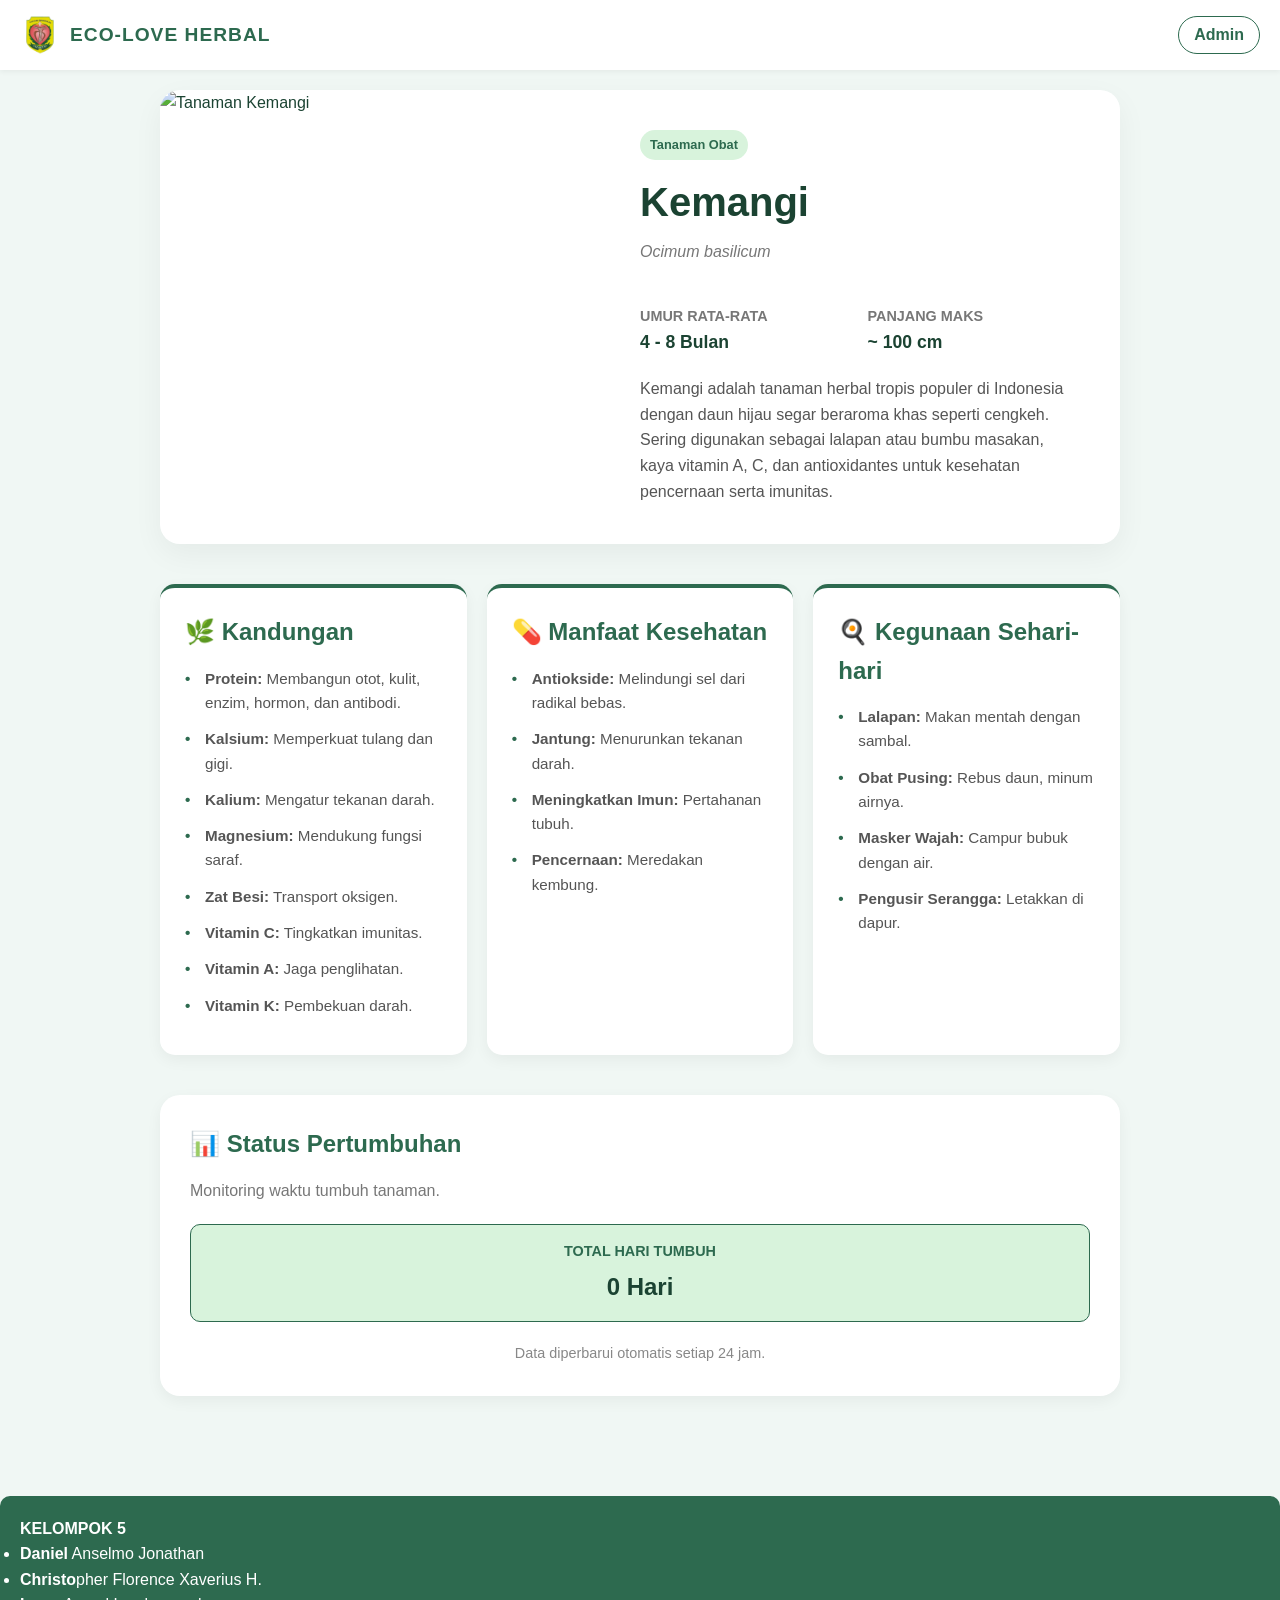
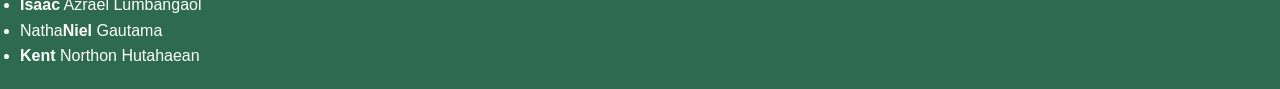
==== index.html @ 682145f8 "Update index.html" ====
<!DOCTYPE html>
<html lang="id">
<head>
    <meta charset="UTF-8">
    <meta name="viewport" content="width=device-width, initial-scale=1.0">
    <title>Kemangi</title>
    <link rel="icon" type="image/png" href="favicon.png">
    <link rel="stylesheet" href="style.css">
</head>
<body>

    <!-- Notifikasi Toast -->
    <div id="notification" class="notification">
        <span id="notification-message">Pesan</span>
    </div>

    <!-- Navigasi -->
    <nav>
        <div class="nav-left">
            <img src="logo.png" alt="Logo Eco-Love" class="nav-logo">
            <span class="nav-title">ECO-LOVE HERBAL</span>
        </div>
        <a href="admin.html" target="_blank" class="fade-in-down">Admin</a>
    </nav>

    <div class="container">
        <!-- Kartu Tanaman -->
        <div class="plant-card fade-in-up">
            <div class="plant-img">
                <img src="https://d1vbn70lmn1nqe.cloudfront.net/prod/wp-content/uploads/2021/11/01025747/ini-4-manfaat-daun-kemangi-yang-jarang-diketahui-halodoc.jpg" alt="Tanaman Kemangi">
            </div>
            <div class="plant-info">
                <span class="badge fade-in-up delay-1">Tanaman Obat</span>
                <h1 class="fade-in-up delay-2">Kemangi</h1>
                <p class="latin fade-in-up delay-3">Ocimum basilicum</p>
                
                <div class="info-grid">
                    <div class="info-item fade-in-up delay-4">
                        <h3>Umur Rata-rata</h3>
                        <p>4 - 8 Bulan</p>
                    </div>
                    <div class="info-item fade-in-up delay-4">
                        <h3>Panjang Maks</h3>
                        <p>~ 100 cm</p>
                    </div>
                </div>

                <p class="description fade-in-up delay-5">
                    Kemangi adalah tanaman herbal tropis populer di Indonesia dengan daun hijau segar beraroma khas seperti cengkeh. Sering digunakan sebagai lalapan atau bumbu masakan, kaya vitamin A, C, dan antioxidantes untuk kesehatan pencernaan serta imunitas.
                </p>
            </div>
        </div>

        <!-- Bagian Informasi (Scroll Animation) -->
        <div class="info-section">
            <div class="info-box scroll-hidden scroll-left">
                <h2>🌿 Kandungan</h2>
                <ul>
                    <li><strong>Protein:</strong> Membangun otot, kulit, enzim, hormon, dan antibodi.</li>
                    <li><strong>Kalsium:</strong> Memperkuat tulang dan gigi.</li>
                    <li><strong>Kalium:</strong> Mengatur tekanan darah.</li>
                    <li><strong>Magnesium:</strong> Mendukung fungsi saraf.</li>
                    <li><strong>Zat Besi:</strong> Transport oksigen.</li>
                    <li><strong>Vitamin C:</strong> Tingkatkan imunitas.</li>
                    <li><strong>Vitamin A:</strong> Jaga penglihatan.</li>
                    <li><strong>Vitamin K:</strong> Pembekuan darah.</li>
                </ul>
            </div>

            <div class="info-box scroll-hidden scroll-bottom">
                <h2>💊 Manfaat Kesehatan</h2>
                <ul>
                    <li><strong>Antiokside:</strong> Melindungi sel dari radikal bebas.</li>
                    <li><strong>Jantung:</strong> Menurunkan tekanan darah.</li>
                    <li><strong>Meningkatkan Imun:</strong> Pertahanan tubuh.</li>
                    <li><strong>Pencernaan:</strong> Meredakan kembung.</li>
                </ul>
            </div>

            <div class="info-box scroll-hidden scroll-right">
                <h2>🍳 Kegunaan Sehari-hari</h2>
                <ul>
                    <li><strong>Lalapan:</strong> Makan mentah dengan sambal.</li>
                    <li><strong>Obat Pusing:</strong> Rebus daun, minum airnya.</li>
                    <li><strong>Masker Wajah:</strong> Campur bubuk dengan air.</li>
                    <li><strong>Pengusir Serangga:</strong> Letakkan di dapur.</li>
                </ul>
            </div>
        </div>

        <!-- Bagian Statistik Sederhana -->
        <div class="data-section scroll-hidden scroll-bottom">
            <h2>📊 Status Pertumbuhan</h2>
            <p class="subtitle">Monitoring waktu tumbuh tanaman.</p>
            
            <div class="stats-summary">
                <div class="stat-box">
                    <h3>Total Hari Tumbuh</h3>
                    <p id="total-days">0 Hari</p>
                </div>
            </div>
            
            <div style="text-align: center; margin-top: 20px; color: #888; font-size: 0.9rem;">
                <p>Data diperbarui otomatis setiap 24 jam.</p>
            </div>
        </div>
    </div>

    <footer>
        <ul class="footer-list">
            <strong>KELOMPOK 5</strong>
            <li><strong>Daniel</strong> Anselmo Jonathan</li>
            <li><strong>Christo</strong>pher Florence Xaverius H.</li>
            <li><strong>Isaac</strong> Azrael Lumbangaol</li>
            <li>Natha<strong>Niel</strong> Gautama</li>
            <li><strong>Kent</strong> Northon Hutahaean</li>
        </ul>
    </footer>

    <script src="script.js"></script>
</body>
</html>
---- style.css ----
/* Reset Dasar */
* {
    margin: 0;
    padding: 0;
    box-sizing: border-box;
    font-family: 'Segoe UI', Tahoma, Geneva, Verdana, sans-serif;
}

:root {
    --primary: #2d6a4f;
    --secondary: #40916c;
    --bg: #f0f7f4;
    --white: #ffffff;
    --text: #1b4332;
    --gray: #777;
    --danger: #e63946;
    --light: #d8f3dc;
}

body {
    background-color: var(--bg);
    color: var(--text);
    line-height: 1.6;
    overflow-x: hidden;
}

/* --- Footer --- */
footer {
    background-color: var(--primary);
    color: var(--white);
    text-align: left;
    padding: 20px;
    margin-top: 40px;
    border-radius: 10px 10px 0 0;
}

footer p {
    font-size: 0.9rem;
    font-weight: 500;
}

/* --- Notifikasi Toast --- */
.notification {
    visibility: hidden;
    min-width: 250px;
    background-color: var(--primary);
    color: #fff;
    text-align: center;
    border-radius: 8px;
    padding: 16px;
    position: fixed;
    z-index: 1000;
    left: 50%;
    top: 20px;
    transform: translateX(-50%);
    box-shadow: 0 4px 12px rgba(0,0,0,0.2);
    font-weight: bold;
    opacity: 0;
    transition: opacity 0.3s, top 0.3s;
}

.notification.show {
    visibility: visible;
    opacity: 1;
    top: 30px;
}

.notification.error {
    background-color: var(--danger);
}

/* --- Animasi Entrance --- */
@keyframes fadeInUp {
    from { opacity: 0; transform: translateY(40px); }
    to { opacity: 1; transform: translateY(0); }
}

@keyframes fadeInDown {
    from { opacity: 0; transform: translateY(-40px); }
    to { opacity: 1; transform: translateY(0); }
}

.fade-in-up {
    opacity: 0;
    animation: fadeInUp 0.8s ease forwards;
}

.fade-in-down {
    opacity: 0;
    animation: fadeInDown 0.8s ease forwards;
}

.delay-1 { animation-delay: 0.1s; }
.delay-2 { animation-delay: 0.2s; }
.delay-3 { animation-delay: 0.3s; }
.delay-4 { animation-delay: 0.4s; }
.delay-5 { animation-delay: 0.5s; }

/* --- Animasi Scroll --- */
.scroll-hidden {
    opacity: 0;
    transform: translateY(50px);
    transition: all 0.8s ease-out;
}

.scroll-visible {
    opacity: 1;
    transform: translateY(0);
}

.scroll-left { transform: translateX(-50px); }
.scroll-right { transform: translateX(50px); }

/* --- Navigasi (Diperbarui) --- */
nav {
    display: flex;               /* Membuat elemen berjejer horizontal */
    justify-content: space-between; /* Logo di kiri, tombol di kanan */
    align-items: center;         /* Vertikal tengah */
    padding: 15px 20px;
    background-color: #ffffff;   /* Opsional:背景 warna */
    box-shadow: 0 2px 5px rgba(0,0,0,0.05);
}

/* Wadah untuk Logo dan Tulisan */
.nav-left {
    display: flex;
    align-items: center;
    gap: 10px; /* Jarak antara logo dan teks */
}

/* Styling Gambar Logo */
.nav-logo {
    height: 40px; /* Sesuaikan tinggi logo */
    width: auto;
}

/* Styling Tulisan ECO-LOVE HERBAL */
.nav-title {
    font-weight: bold;
    font-size: 1.2rem;
    color: var(--primary); /* Menggunakan warna utama dari tema (Hijau) */
    letter-spacing: 1px;
}

nav a {
    color: var(--primary);
    text-decoration: none;
    font-weight: bold;
    border: 1px solid var(--primary);
    padding: 5px 15px;
    border-radius: 20px;
    transition: 0.3s;
}
nav a:hover {
    background: var(--primary);
    color: var(--white);
    transform: scale(1.05);
}

/* Layout Utama */
.container {
    max-width: 1000px;
    margin: 0 auto;
    padding: 20px;
}

/* Kartu Tanaman */
.plant-card {
    background: var(--white);
    border-radius: 20px;
    overflow: hidden;
    box-shadow: 0 10px 30px rgba(0,0,0,0.05);
    display: flex;
    flex-direction: row;
    margin-bottom: 40px;
    transition: transform 0.3s ease, box-shadow 0.3s ease;
}

.plant-card:hover {
    transform: translateY(-10px) scale(1.01);
    box-shadow: 0 20px 40px rgba(0,0,0,0.15);
}

.plant-img {
    flex: 1;
    min-height: 350px;
    overflow: hidden;
}

.plant-img img {
    width: 100%;
    height: 100%;
    object-fit: cover;
    transition: transform 0.5s ease;
}

.plant-card:hover .plant-img img {
    transform: scale(1.1);
}

.plant-info {
    flex: 1;
    padding: 40px;
    display: flex;
    flex-direction: column;
    justify-content: center;
}

.badge {
    background: var(--light);
    color: var(--primary);
    padding: 5px 10px;
    border-radius: 50px;
    font-size: 0.8rem;
    font-weight: bold;
    width: fit-content;
    margin-bottom: 10px;
}

h1 { font-size: 2.5rem; margin-bottom: 5px; }
h2 { font-size: 1.5rem; margin-bottom: 15px; color: var(--primary); }
.latin { font-style: italic; color: var(--gray); margin-bottom: 20px; }
.description { color: #555; }

.info-grid {
    display: grid;
    grid-template-columns: 1fr 1fr;
    gap: 15px;
    margin: 20px 0;
}

.info-item h3 { font-size: 0.9rem; color: var(--gray); text-transform: uppercase; }
.info-item p { font-weight: bold; font-size: 1.1rem; }

/* Bagian Informasi */
.info-section {
    display: grid;
    grid-template-columns: repeat(auto-fit, minmax(300px, 1fr));
    gap: 20px;
    margin-bottom: 40px;
}

.info-box {
    background: var(--white);
    padding: 25px;
    border-radius: 15px;
    box-shadow: 0 5px 15px rgba(0,0,0,0.05);
    border-top: 4px solid var(--primary);
    transition: transform 0.3s ease, box-shadow 0.3s ease;
}

.info-box:hover { 
    transform: translateY(-10px); 
    box-shadow: 0 15px 30px rgba(0,0,0,0.1);
}

.info-box ul { 
    list-style: none; 
    padding-left: 0; 
}

.info-box ul li {
    margin-bottom: 12px;
    padding-left: 20px;
    position: relative;
    color: #555;
    font-size: 0.95rem;
    transition: transform 0.2s ease;
}

.info-box ul li:hover {
    transform: translateX(5px);
    color: var(--primary);
}

.info-box ul li::before {
    content: "•";
    color: var(--primary);
    font-weight: bold;
    position: absolute;
    left: 0;
}

/* Bagian Tabel */
.data-section {
    background: var(--white);
    padding: 30px;
    border-radius: 20px;
    box-shadow: 0 5px 15px rgba(0,0,0,0.05);
    margin-bottom: 40px;
}

.subtitle { margin-bottom: 20px; color: var(--gray); }

.stats-summary {
    display: flex;
    gap: 20px;
    margin-bottom: 20px;
    margin-top: 10px;
}

.stat-box {
    background: var(--light);
    padding: 15px 25px;
    border-radius: 10px;
    flex: 1;
    text-align: center;
    border: 1px solid var(--primary);
    transition: transform 0.3s ease;
}

.stat-box:hover {
    transform: scale(1.05);
    background: var(--white);
}

.stat-box h3 {
    font-size: 0.9rem;
    color: var(--primary);
    margin-bottom: 5px;
    text-transform: uppercase;
}

.stat-box p {
    font-size: 1.5rem;
    font-weight: bold;
    color: var(--text);
}

.table-wrapper { 
    overflow-x: auto; 
    max-height: 400px;
    overflow-y: auto;
}

table {
    width: 100%;
    border-collapse: collapse;
    margin-top: 10px;
}

th, td {
    padding: 12px 15px;
    text-align: left;
    border-bottom: 1px solid #eee;
}

th {
    background-color: var(--primary);
    color: var(--white);
    white-space: nowrap;
    position: sticky;
    top: 0;
}

tr { transition: background 0.2s ease; }
tr:hover { background-color: #f0f7f4; }

/* Halaman Login & Admin */
.login-wrapper, .admin-wrapper {
    display: flex;
    justify-content: center;
    align-items: center;
    min-height: 100vh;
    padding: 20px;
    flex-direction: column;
}

.login-box, .admin-content {
    background: var(--white);
    padding: 40px;
    border-radius: 15px;
    box-shadow: 0 10px 25px rgba(0,0,0,0.1);
    width: 100%;
    max-width: 800px;
}

.login-box h2 { color: var(--primary); margin-bottom: 10px; }
.login-box p { color: var(--gray); margin-bottom: 20px; }

.admin-header-box {
    width: 100%;
    max-width: 800px;
    background: var(--white);
    padding: 20px;
    border-radius: 15px;
    box-shadow: 0 5px 15px rgba(0,0,0,0.05);
    margin-bottom: 20px;
    display: flex;
    justify-content: space-between;
    align-items: center;
}

.admin-header-box h2 { margin: 0; }
.header-buttons { display: flex; gap: 10px; }

.input-group { margin-bottom: 15px; }
.input-group label { display: block; margin-bottom: 5px; font-weight: bold; }
.input-group input {
    width: 100%;
    padding: 12px;
    border: 1px solid #ddd;
    border-radius: 5px;
    font-size: 1rem;
}
.input-group input:focus { outline: 2px solid var(--primary); border-color: transparent; }

/* Tombol */
.btn {
    padding: 10px 20px;
    border: none;
    border-radius: 5px;
    cursor: pointer;
    font-size: 1rem;
    font-weight: bold;
    transition: 0.3s;
    text-decoration: none;
    display: inline-block;
}

.btn-primary { background-color: var(--primary); color: var(--white); width: 100%; }
.btn-primary:hover { background-color: var(--secondary); transform: translateY(-2px); }
.btn-secondary { background-color: #6c757d; color: var(--white); }
.btn-danger { background-color: var(--danger); color: var(--white); }

.error-text { color: var(--danger); margin-top: 10px; display: none; font-size: 0.9rem; }
.link-back { display: block; text-align: center; margin-top: 20px; color: var(--gray); text-decoration: none; }
.link-back:hover { color: var(--primary); }

.instructions {
    background: #f8f9fa;
    padding: 15px;
    border-radius: 10px;
    margin-bottom: 20px;
    border-left: 4px solid var(--primary);
}
.instructions h3 { font-size: 1.1rem; margin-bottom: 5px; }
.instructions p { font-size: 0.9rem; color: #555; }

#input-table input {
    padding: 8px;
    width: 100px;
    border: 1px solid #ddd;
    border-radius: 4px;
    transition: 0.2s;
}

#input-table input:focus {
    border-color: var(--primary);
    background: var(--light);
    outline: none;
}

.action-area {
    margin-top: 20px;
    text-align: right;
}

/* Responsif Mobile */
@media (max-width: 768px) {
    .plant-card { flex-direction: column; }
    .plant-img { min-height: 250px; }
    .plant-info { padding: 25px; }
    h1 { font-size: 2rem; }

    .info-section { grid-template-columns: 1fr; }
    .stats-summary { flex-direction: column; }

    .admin-header-box {
        flex-direction: column;
        text-align: center;
        gap: 15px;
    }

    .header-buttons { width: 100%; justify-content: center; }
    .header-buttons .btn { width: auto; }

}
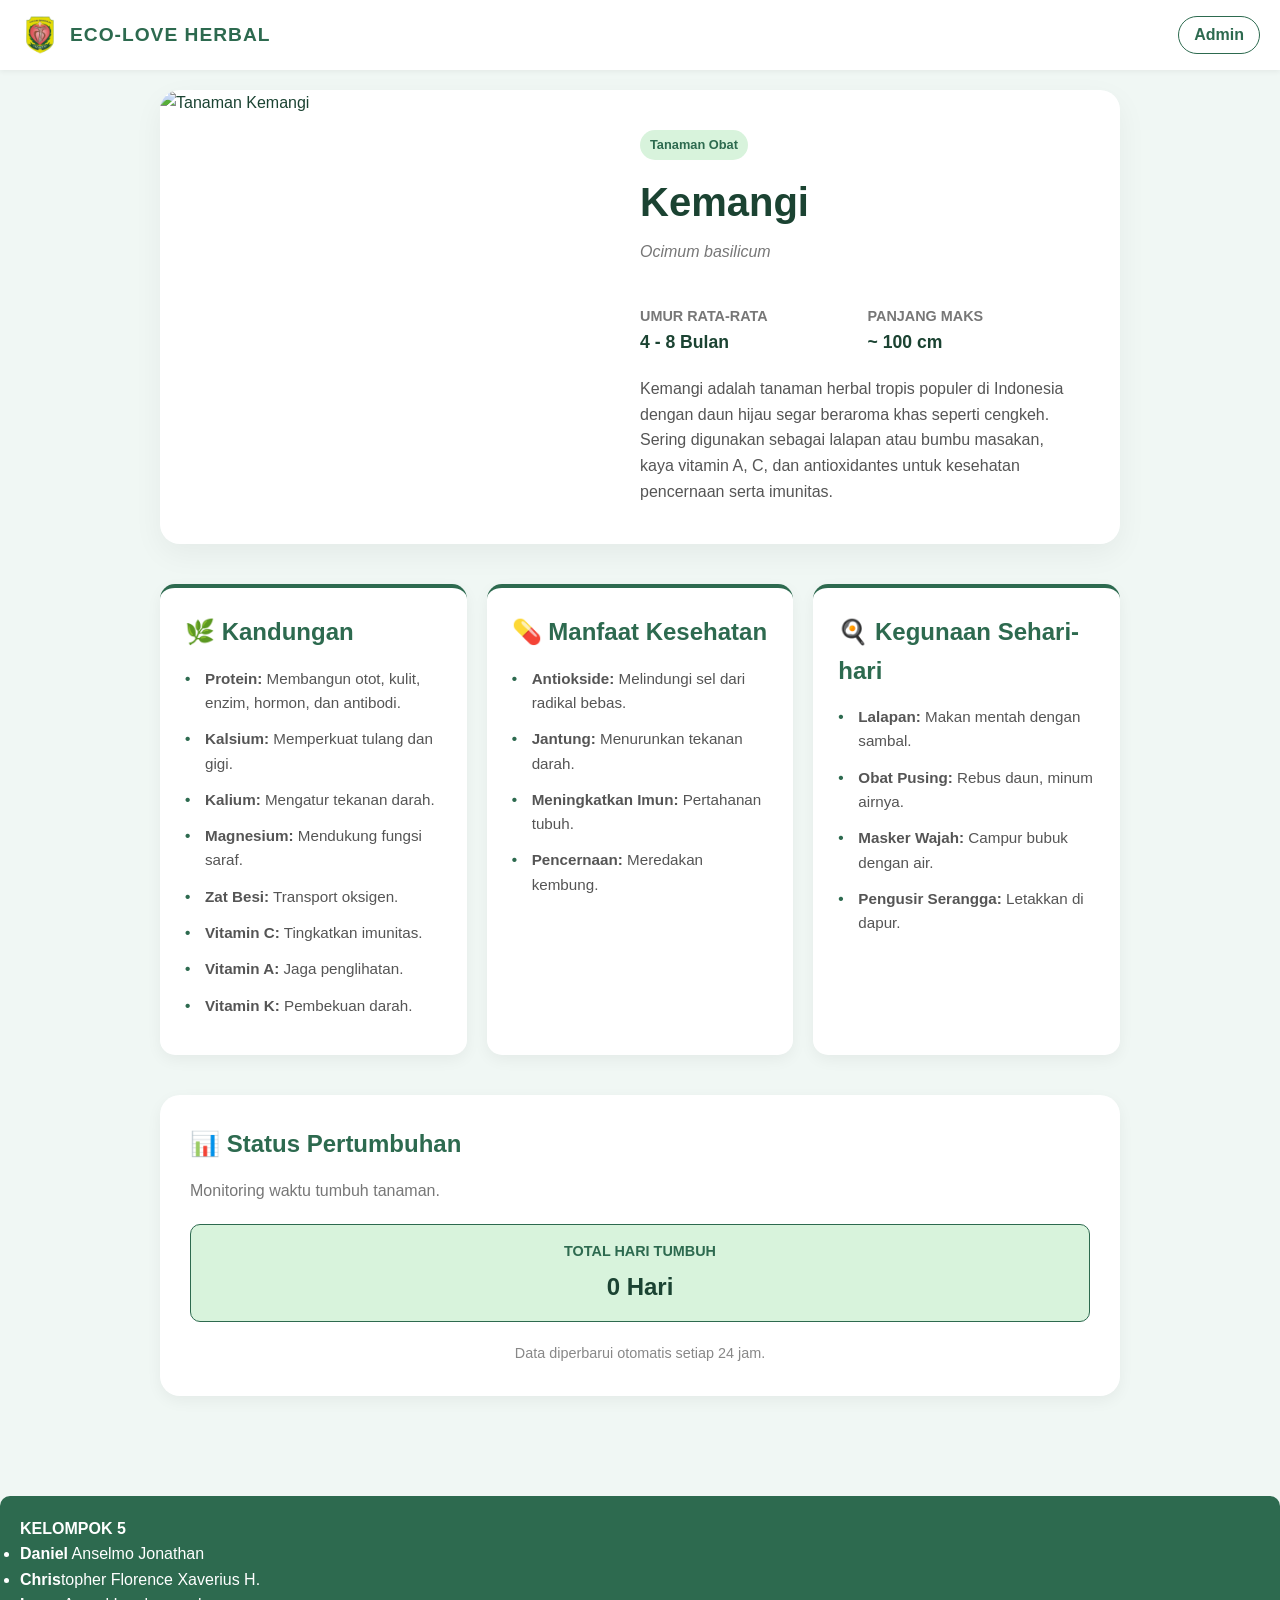
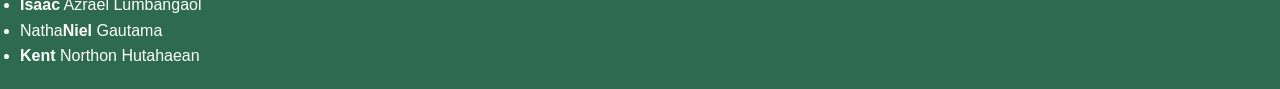
==== commit fa799e0b: "Update index.html" ====
--- a/index.html
+++ b/index.html
@@ -110,7 +110,7 @@
         <ul class="footer-list">
             <strong>KELOMPOK 5</strong>
             <li><strong>Daniel</strong> Anselmo Jonathan</li>
-            <li><strong>Christo</strong>pher Florence Xaverius H.</li>
+            <li><strong>Chris</strong>topher Florence Xaverius H.</li>
             <li><strong>Isaac</strong> Azrael Lumbangaol</li>
             <li>Natha<strong>Niel</strong> Gautama</li>
             <li><strong>Kent</strong> Northon Hutahaean</li>
@@ -120,3 +120,4 @@
     <script src="script.js"></script>
 </body>
 </html>
+
--- a/style.css
+++ b/style.css
@@ -37,6 +37,74 @@
 footer p {
     font-size: 0.9rem;
     font-weight: 500;
+}
+
+/* ... (Kode CSS sebelumnya tetap sama, tambahkan ini di bawah) ... */
+
+/* --- Panel Kontrol Admin Baru --- */
+.day-display-box {
+    background: var(--light);
+    padding: 30px;
+    border-radius: 15px;
+    text-align: center;
+    margin-bottom: 30px;
+    border: 2px solid var(--primary);
+}
+
+.day-display-box h3 {
+    color: var(--gray);
+    margin-bottom: 5px;
+}
+
+.day-display-box h1 {
+    color: var(--primary);
+    font-size: 4rem;
+    margin: 0;
+    line-height: 1;
+}
+
+.control-grid {
+    display: grid;
+    grid-template-columns: repeat(3, 1fr);
+    gap: 15px;
+    margin-bottom: 20px;
+}
+
+.control-grid .btn {
+    padding: 15px;
+    font-size: 1.1rem;
+}
+
+.manual-controls {
+    background: #f8f9fa;
+    padding: 20px;
+    border-radius: 10px;
+    text-align: center;
+}
+
+.manual-buttons {
+    display: flex;
+    justify-content: center;
+    align-items: center;
+    gap: 15px;
+}
+
+.manual-buttons .btn {
+    width: 60px;
+    height: 60px;
+    font-size: 1.5rem;
+    border-radius: 50%;
+    display: flex;
+    align-items: center;
+    justify-content: center;
+}
+
+/* Indikator Status Timer */
+.timer-status {
+    margin-top: 15px;
+    font-size: 0.9rem;
+    color: var(--gray);
+    font-style: italic;
 }
 
 /* --- Notifikasi Toast --- */
@@ -478,3 +546,4 @@
 }
 
 
+
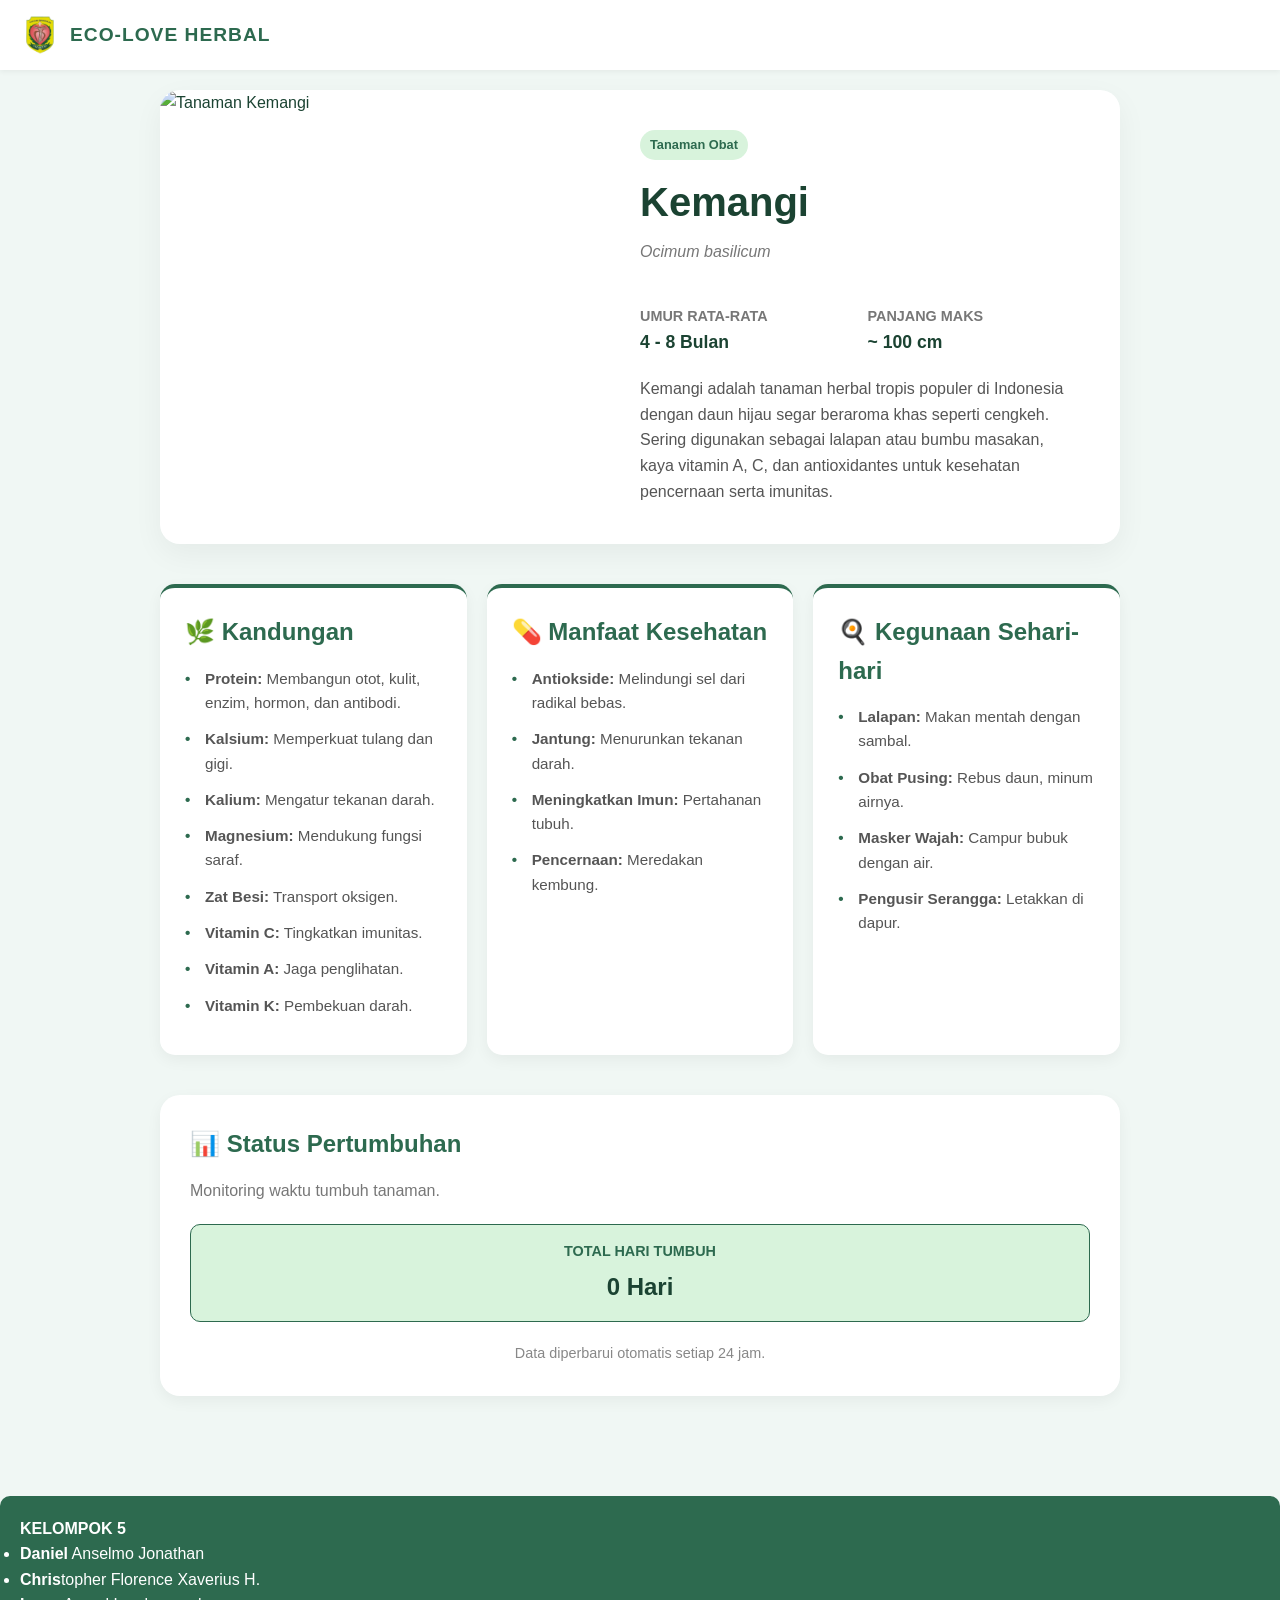
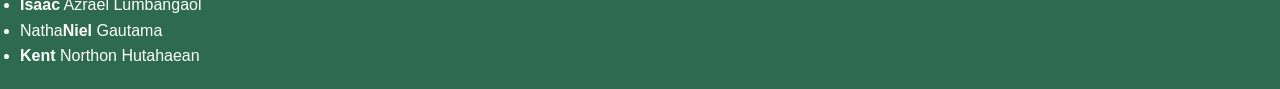
==== commit 7b8bc07b: "Update index.html" ====
--- a/index.html
+++ b/index.html
@@ -20,7 +20,6 @@
             <img src="logo.png" alt="Logo Eco-Love" class="nav-logo">
             <span class="nav-title">ECO-LOVE HERBAL</span>
         </div>
-        <a href="admin.html" target="_blank" class="fade-in-down">Admin</a>
     </nav>
 
     <div class="container">
@@ -121,3 +120,4 @@
 </body>
 </html>
 
+
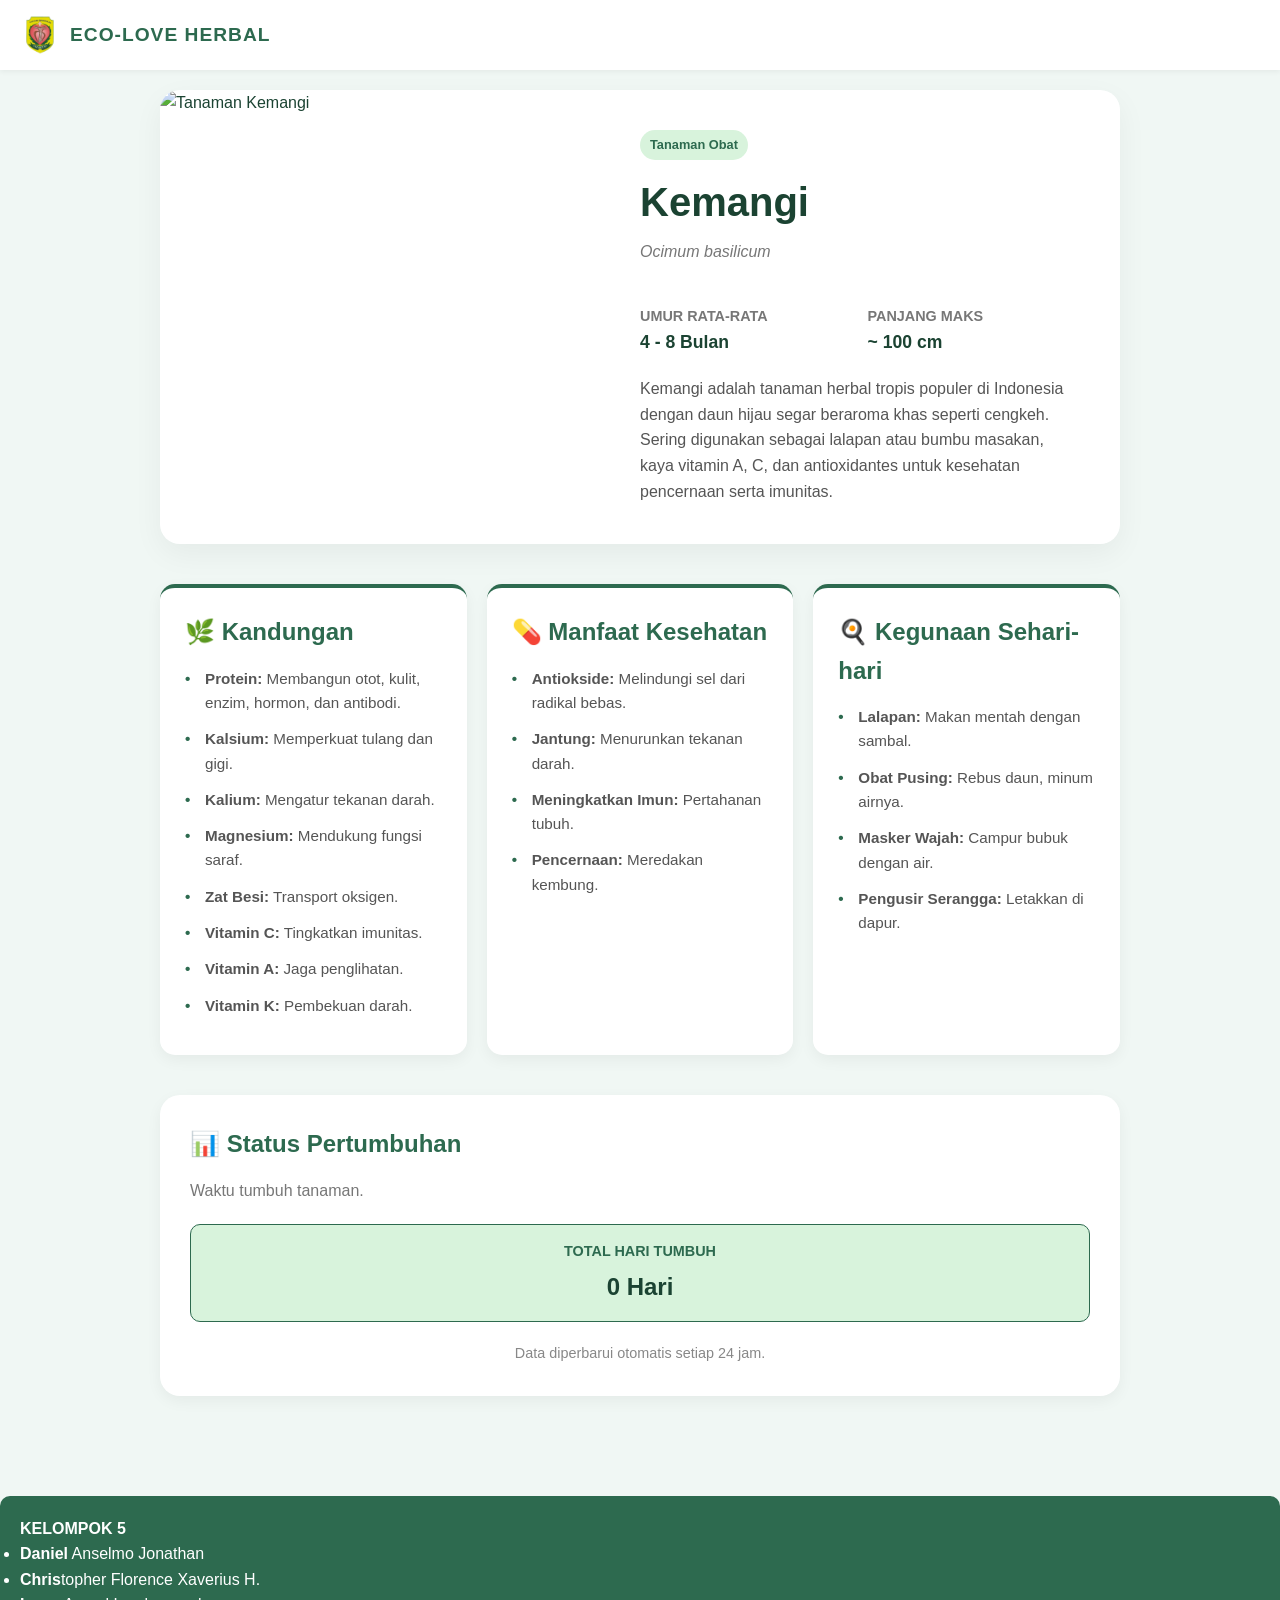
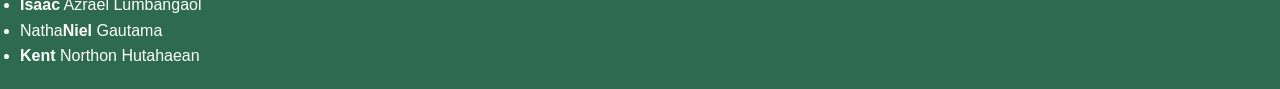
==== commit b863c06b: "Update index.html" ====
--- a/index.html
+++ b/index.html
@@ -90,7 +90,7 @@
         <!-- Bagian Statistik Sederhana -->
         <div class="data-section scroll-hidden scroll-bottom">
             <h2>📊 Status Pertumbuhan</h2>
-            <p class="subtitle">Monitoring waktu tumbuh tanaman.</p>
+            <p class="subtitle">Waktu tumbuh tanaman.</p>
             
             <div class="stats-summary">
                 <div class="stat-box">
@@ -121,3 +121,4 @@
 </html>
 
 
+
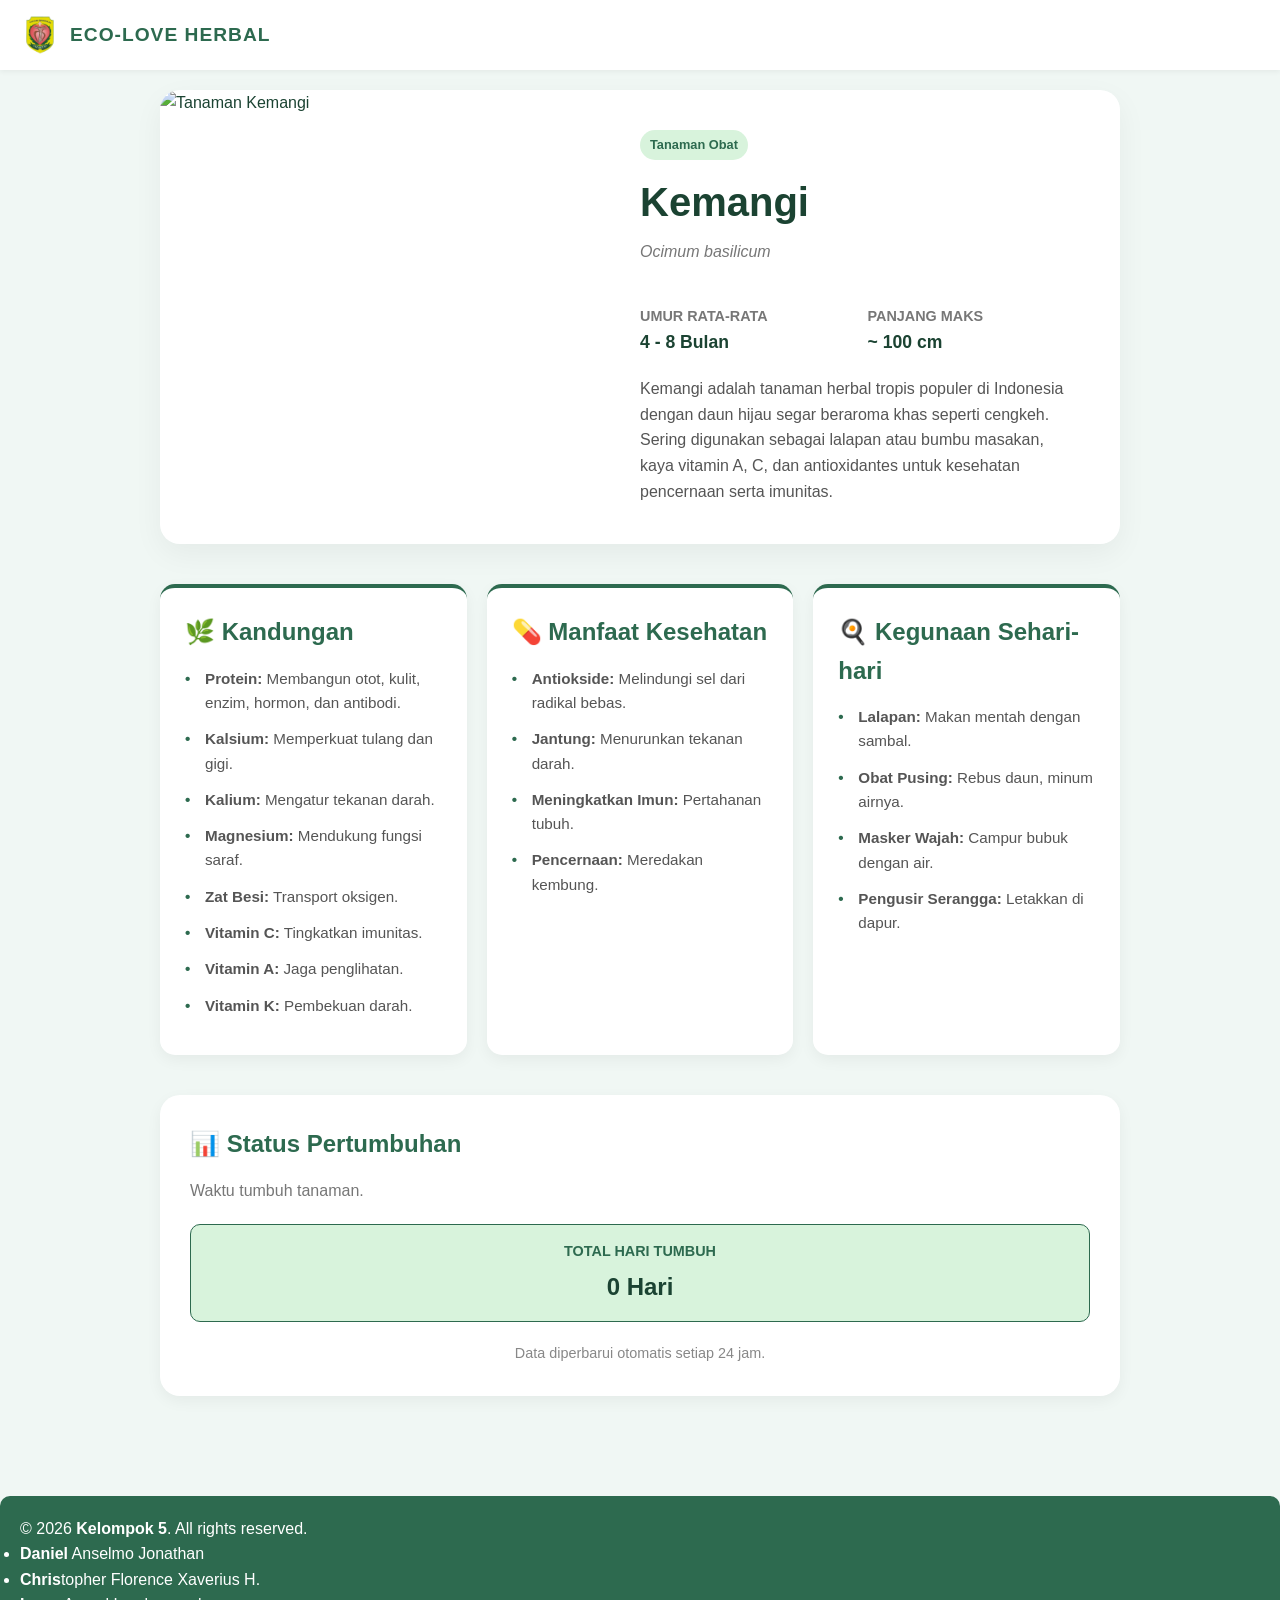
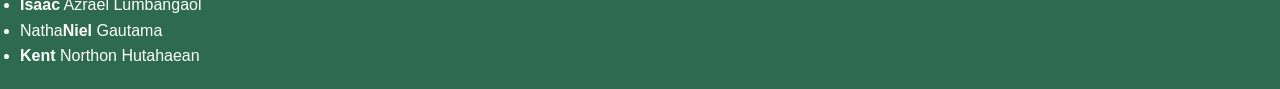
==== commit 090a7c6e: "Update index.html" ====
--- a/index.html
+++ b/index.html
@@ -107,7 +107,7 @@
 
     <footer>
         <ul class="footer-list">
-            <strong>KELOMPOK 5</strong>
+            © 2026 <strong>Kelompok 5</strong>. All rights reserved.
             <li><strong>Daniel</strong> Anselmo Jonathan</li>
             <li><strong>Chris</strong>topher Florence Xaverius H.</li>
             <li><strong>Isaac</strong> Azrael Lumbangaol</li>
@@ -119,6 +119,3 @@
     <script src="script.js"></script>
 </body>
 </html>
-
-
-
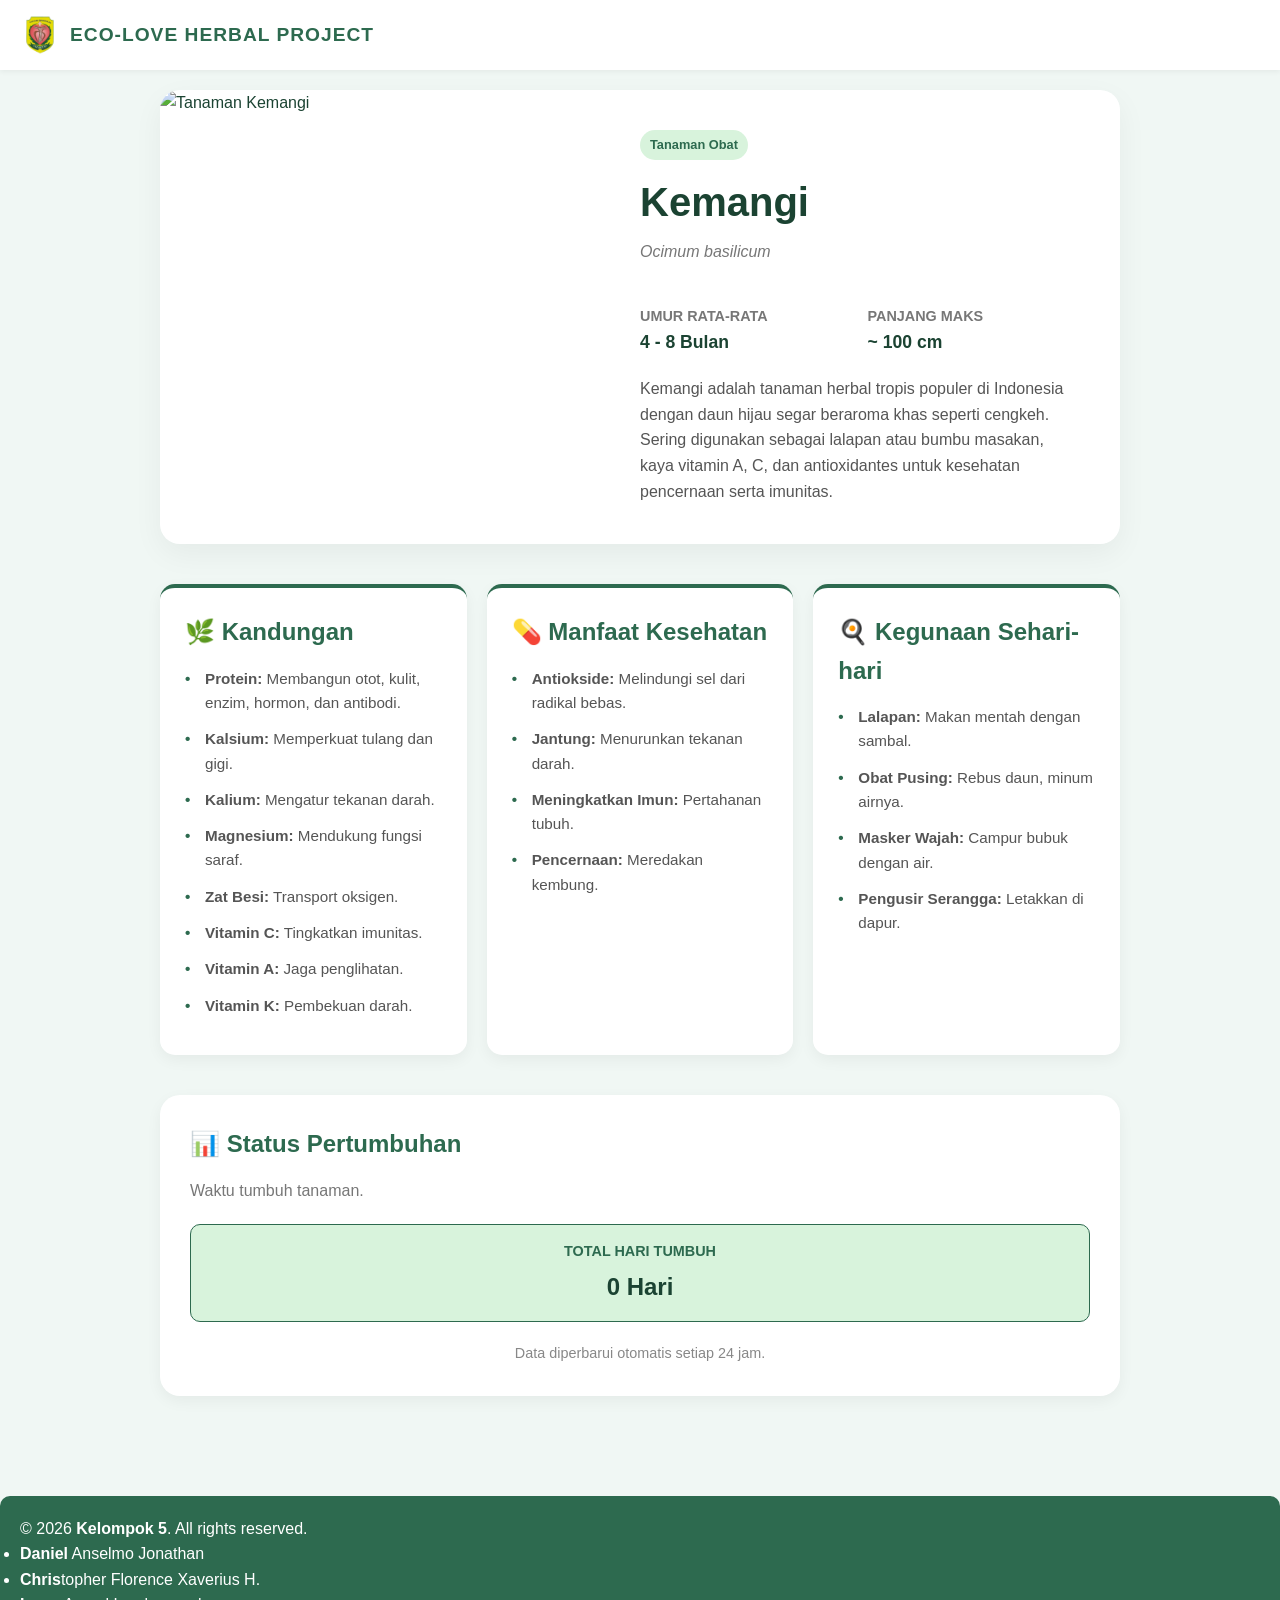
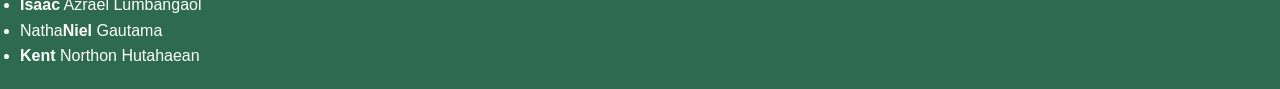
==== commit ed6c5cad: "Update index.html" ====
--- a/index.html
+++ b/index.html
@@ -18,7 +18,7 @@
     <nav>
         <div class="nav-left">
             <img src="logo.png" alt="Logo Eco-Love" class="nav-logo">
-            <span class="nav-title">ECO-LOVE HERBAL</span>
+            <span class="nav-title">ECO-LOVE HERBAL PROJECT</span>
         </div>
     </nav>
 
@@ -108,6 +108,7 @@
     <footer>
         <ul class="footer-list">
             © 2026 <strong>Kelompok 5</strong>. All rights reserved.
+            
             <li><strong>Daniel</strong> Anselmo Jonathan</li>
             <li><strong>Chris</strong>topher Florence Xaverius H.</li>
             <li><strong>Isaac</strong> Azrael Lumbangaol</li>
@@ -119,3 +120,5 @@
     <script src="script.js"></script>
 </body>
 </html>
+
+
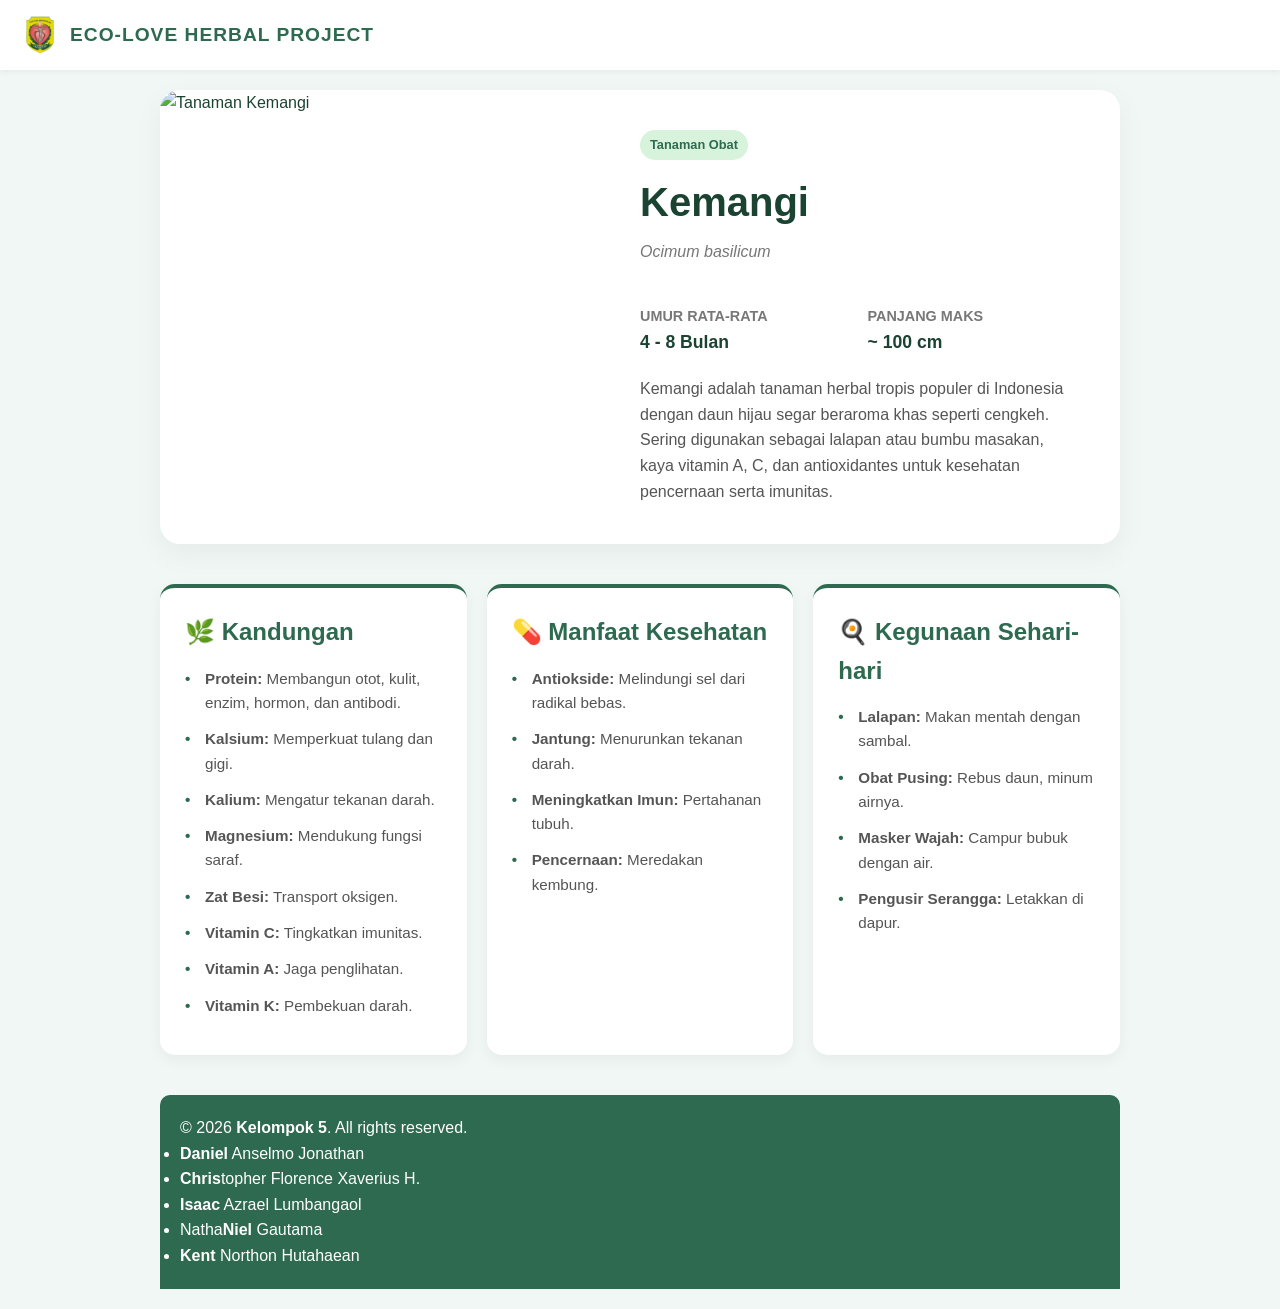
==== commit adf69e62: "Update index.html" ====
--- a/index.html
+++ b/index.html
@@ -86,25 +86,6 @@
                 </ul>
             </div>
         </div>
-
-        <!-- Bagian Statistik Sederhana -->
-        <div class="data-section scroll-hidden scroll-bottom">
-            <h2>📊 Status Pertumbuhan</h2>
-            <p class="subtitle">Waktu tumbuh tanaman.</p>
-            
-            <div class="stats-summary">
-                <div class="stat-box">
-                    <h3>Total Hari Tumbuh</h3>
-                    <p id="total-days">0 Hari</p>
-                </div>
-            </div>
-            
-            <div style="text-align: center; margin-top: 20px; color: #888; font-size: 0.9rem;">
-                <p>Data diperbarui otomatis setiap 24 jam.</p>
-            </div>
-        </div>
-    </div>
-
     <footer>
         <ul class="footer-list">
             © 2026 <strong>Kelompok 5</strong>. All rights reserved.
@@ -122,3 +103,4 @@
 </html>
 
 
+
